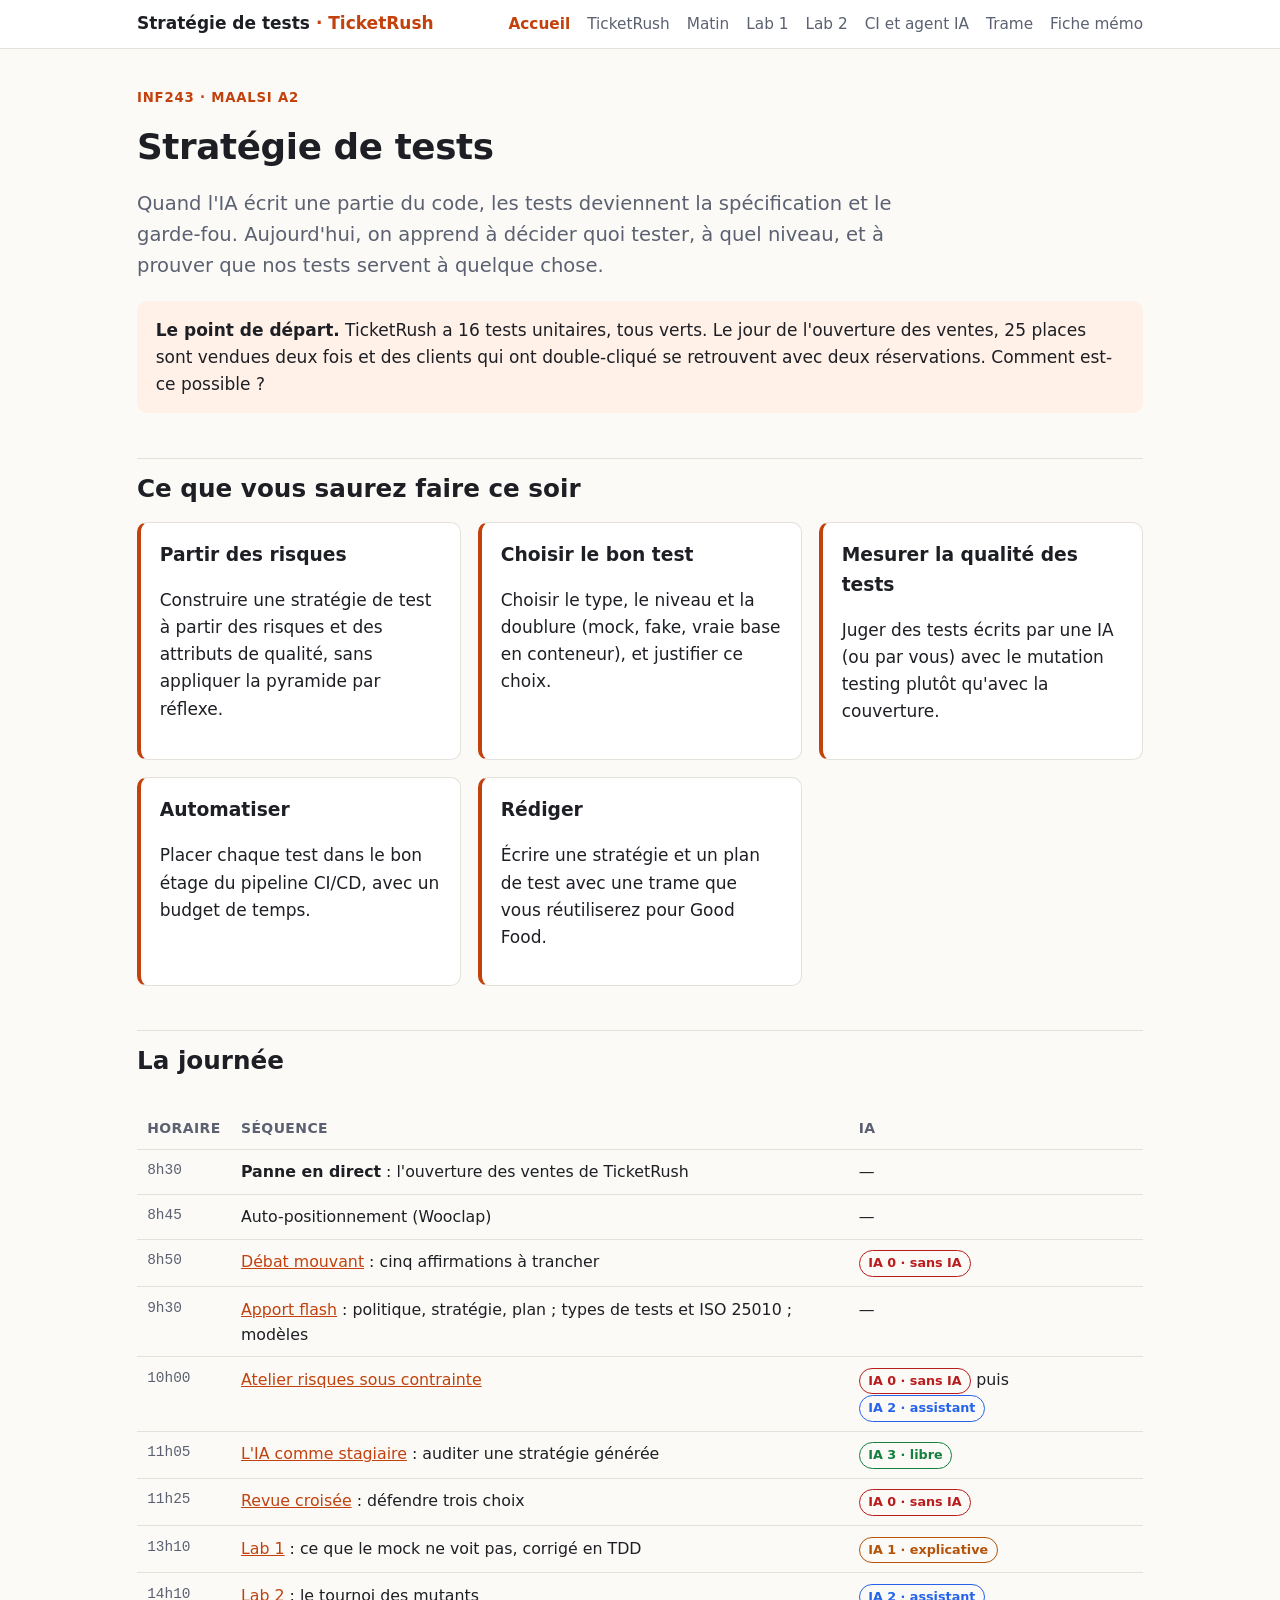
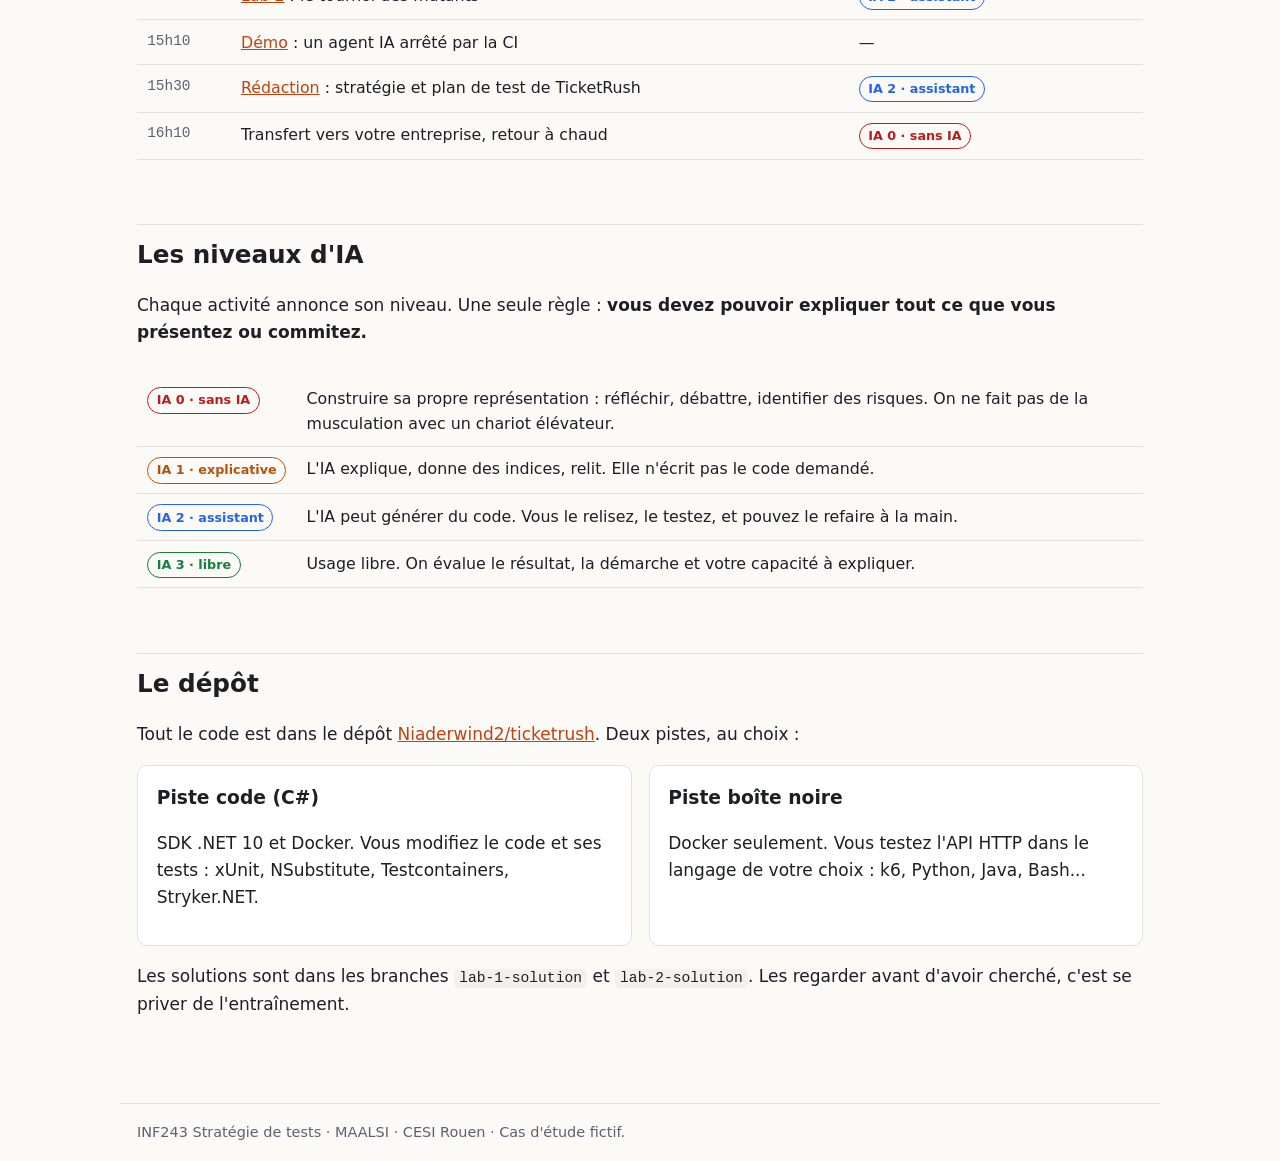
==== docs/index.html @ ff5c84bb "Merge branch 'main' into lab-1-solution Co-Authored-By: Claude Opus 5.5 <noreply@anthropic.com> Clau" ====
<!doctype html>
<html lang="fr">
<head>
<meta charset="utf-8">
<meta name="viewport" content="width=device-width, initial-scale=1">
<title>Accueil · Stratégie de tests</title>
<link rel="stylesheet" href="style.css">
</head>
<body>
<header class="top"><nav>
<a class="brand" href="index.html">Stratégie de tests <span>· TicketRush</span></a>
<a href="index.html" aria-current="page">Accueil</a>
<a href="contexte.html">TicketRush</a>
<a href="matin.html">Matin</a>
<a href="lab-1.html">Lab 1</a>
<a href="lab-2.html">Lab 2</a>
<a href="ci.html">CI et agent IA</a>
<a href="trame.html">Trame</a>
<a href="fiche-memo.html">Fiche mémo</a>
</nav></header>
<main>

<p class="kicker">INF243 · MAALSI A2</p>
<h1>Stratégie de tests</h1>
<p class="lead">Quand l'IA écrit une partie du code, les tests deviennent la spécification et le garde-fou. Aujourd'hui, on apprend à décider quoi tester, à quel niveau, et à prouver que nos tests servent à quelque chose.</p>

<div class="callout">
<p><strong>Le point de départ.</strong> TicketRush a 16 tests unitaires, tous verts. Le jour de l'ouverture des ventes, 25 places sont vendues deux fois et des clients qui ont double-cliqué se retrouvent avec deux réservations. Comment est-ce possible ?</p>
</div>

<h2>Ce que vous saurez faire ce soir</h2>
<div class="grid">
<div class="card accent"><h3>Partir des risques</h3><p>Construire une stratégie de test à partir des risques et des attributs de qualité, sans appliquer la pyramide par réflexe.</p></div>
<div class="card accent"><h3>Choisir le bon test</h3><p>Choisir le type, le niveau et la doublure (mock, fake, vraie base en conteneur), et justifier ce choix.</p></div>
<div class="card accent"><h3>Mesurer la qualité des tests</h3><p>Juger des tests écrits par une IA (ou par vous) avec le mutation testing plutôt qu'avec la couverture.</p></div>
<div class="card accent"><h3>Automatiser</h3><p>Placer chaque test dans le bon étage du pipeline CI/CD, avec un budget de temps.</p></div>
<div class="card accent"><h3>Rédiger</h3><p>Écrire une stratégie et un plan de test avec une trame que vous réutiliserez pour Good Food.</p></div>
</div>

<h2>La journée</h2>
<div class="table-wrap"><table>
<tr><th>Horaire</th><th>Séquence</th><th>IA</th></tr>
<tr><td class="time">8h30</td><td><strong>Panne en direct</strong> : l'ouverture des ventes de TicketRush</td><td>—</td></tr>
<tr><td class="time">8h45</td><td>Auto-positionnement (Wooclap)</td><td>—</td></tr>
<tr><td class="time">8h50</td><td><a href="matin.html#debat">Débat mouvant</a> : cinq affirmations à trancher</td><td><span class="ia ia-0">IA 0 · sans IA</span></td></tr>
<tr><td class="time">9h30</td><td><a href="matin.html#apport">Apport flash</a> : politique, stratégie, plan ; types de tests et ISO 25010 ; modèles</td><td>—</td></tr>
<tr><td class="time">10h00</td><td><a href="matin.html#atelier">Atelier risques sous contrainte</a></td><td><span class="ia ia-0">IA 0 · sans IA</span> puis <span class="ia ia-2">IA 2 · assistant</span></td></tr>
<tr><td class="time">11h05</td><td><a href="matin.html#stagiaire">L'IA comme stagiaire</a> : auditer une stratégie générée</td><td><span class="ia ia-3">IA 3 · libre</span></td></tr>
<tr><td class="time">11h25</td><td><a href="matin.html#revue">Revue croisée</a> : défendre trois choix</td><td><span class="ia ia-0">IA 0 · sans IA</span></td></tr>
<tr><td class="time">13h10</td><td><a href="lab-1.html">Lab 1</a> : ce que le mock ne voit pas, corrigé en TDD</td><td><span class="ia ia-1">IA 1 · explicative</span></td></tr>
<tr><td class="time">14h10</td><td><a href="lab-2.html">Lab 2</a> : le tournoi des mutants</td><td><span class="ia ia-2">IA 2 · assistant</span></td></tr>
<tr><td class="time">15h10</td><td><a href="ci.html">Démo</a> : un agent IA arrêté par la CI</td><td>—</td></tr>
<tr><td class="time">15h30</td><td><a href="trame.html">Rédaction</a> : stratégie et plan de test de TicketRush</td><td><span class="ia ia-2">IA 2 · assistant</span></td></tr>
<tr><td class="time">16h10</td><td>Transfert vers votre entreprise, retour à chaud</td><td><span class="ia ia-0">IA 0 · sans IA</span></td></tr>
</table></div>

<h2>Les niveaux d'IA</h2>
<p>Chaque activité annonce son niveau. Une seule règle : <strong>vous devez pouvoir expliquer tout ce que vous présentez ou commitez.</strong></p>
<div class="table-wrap"><table>
<tr><td><span class="ia ia-0">IA 0 · sans IA</span></td><td>Construire sa propre représentation : réfléchir, débattre, identifier des risques. On ne fait pas de la musculation avec un chariot élévateur.</td></tr>
<tr><td><span class="ia ia-1">IA 1 · explicative</span></td><td>L'IA explique, donne des indices, relit. Elle n'écrit pas le code demandé.</td></tr>
<tr><td><span class="ia ia-2">IA 2 · assistant</span></td><td>L'IA peut générer du code. Vous le relisez, le testez, et pouvez le refaire à la main.</td></tr>
<tr><td><span class="ia ia-3">IA 3 · libre</span></td><td>Usage libre. On évalue le résultat, la démarche et votre capacité à expliquer.</td></tr>
</table></div>

<h2>Le dépôt</h2>
<p>Tout le code est dans le dépôt <a href="https://github.com/Niaderwind2/ticketrush">Niaderwind2/ticketrush</a>. Deux pistes, au choix :</p>
<div class="grid">
<div class="card"><h3>Piste code (C#)</h3><p>SDK .NET 10 et Docker. Vous modifiez le code et ses tests : xUnit, NSubstitute, Testcontainers, Stryker.NET.</p></div>
<div class="card"><h3>Piste boîte noire</h3><p>Docker seulement. Vous testez l'API HTTP dans le langage de votre choix : k6, Python, Java, Bash...</p></div>
</div>
<p>Les solutions sont dans les branches <code>lab-1-solution</code> et <code>lab-2-solution</code>. Les regarder avant d'avoir cherché, c'est se priver de l'entraînement.</p>

</main>
<footer>INF243 Stratégie de tests · MAALSI · CESI Rouen · Cas d'étude fictif.</footer>
</body>
</html>
---- docs/style.css ----
:root {
  --bg: #fbfaf7; --surface: #ffffff; --ink: #1d1f24; --muted: #5b6170; --line: #e3e1da;
  --accent: #c2410c; --accent-soft: #fff1e8; --ok: #15803d; --ok-soft: #e9f7ee; --ko: #b91c1c; --ko-soft: #fdecec;
  --code-bg: #f3f1ec; --radius: 10px;
  --font: "Inter", system-ui, -apple-system, "Segoe UI", sans-serif;
  --mono: "JetBrains Mono", ui-monospace, "Cascadia Code", Consolas, monospace;
}
@media (prefers-color-scheme: dark) {
  :root {
    --bg: #15171c; --surface: #1d2027; --ink: #ecebe6; --muted: #a3a8b5; --line: #2e323c;
    --accent: #fb923c; --accent-soft: #3a2416; --ok: #4ade80; --ok-soft: #14301f; --ko: #f87171; --ko-soft: #3a1717;
    --code-bg: #252932;
  }
}
* { box-sizing: border-box; }
html { font-size: 17px; }
body { margin: 0; background: var(--bg); color: var(--ink); font-family: var(--font); line-height: 1.6; }
a { color: var(--accent); }
header.top { position: sticky; top: 0; z-index: 10; background: var(--surface); border-bottom: 1px solid var(--line); }
header.top nav { max-width: 1040px; margin: 0 auto; padding: .6rem 1rem; display: flex; gap: .3rem 1rem; flex-wrap: wrap; align-items: center; }
header.top .brand { font-weight: 800; color: var(--ink); text-decoration: none; margin-right: auto; }
header.top .brand span { color: var(--accent); }
header.top nav a:not(.brand) { color: var(--muted); text-decoration: none; font-size: .9rem; }
header.top nav a[aria-current="page"] { color: var(--accent); font-weight: 600; }
main { max-width: 1040px; margin: 0 auto; padding: 1.5rem 1rem 4rem; }
h1 { font-size: 2.1rem; line-height: 1.2; margin: 1rem 0 .4rem; letter-spacing: -.01em; }
h2 { font-size: 1.45rem; margin: 2.6rem 0 .8rem; padding-top: .6rem; border-top: 1px solid var(--line); }
h3 { font-size: 1.1rem; margin: 1.6rem 0 .5rem; }
.lead { font-size: 1.15rem; color: var(--muted); max-width: 46rem; }
code, pre { font-family: var(--mono); font-size: .86em; }
code { background: var(--code-bg); padding: .1em .35em; border-radius: 5px; }
pre { background: var(--code-bg); padding: .9rem 1rem; border-radius: var(--radius); overflow-x: auto; line-height: 1.45; }
pre code { background: none; padding: 0; }
table { width: 100%; border-collapse: collapse; margin: .8rem 0 1.2rem; font-size: .93rem; }
th, td { text-align: left; padding: .55rem .6rem; border-bottom: 1px solid var(--line); vertical-align: top; }
th { color: var(--muted); font-weight: 600; font-size: .82rem; text-transform: uppercase; letter-spacing: .03em; }
.table-wrap { overflow-x: auto; }
.grid { display: grid; gap: 1rem; grid-template-columns: repeat(auto-fit, minmax(240px, 1fr)); }
.card { background: var(--surface); border: 1px solid var(--line); border-radius: var(--radius); padding: 1rem 1.1rem; }
.card h3 { margin-top: 0; }
.card.accent { border-left: 4px solid var(--accent); }
a.card { display: block; color: inherit; text-decoration: none; transition: border-color .15s; }
a.card:hover { border-color: var(--accent); }
.kicker { font-size: .78rem; font-weight: 700; text-transform: uppercase; letter-spacing: .06em; color: var(--accent); }
.callout { background: var(--accent-soft); border-radius: var(--radius); padding: .9rem 1.1rem; margin: 1rem 0; }
.callout.ok { background: var(--ok-soft); }
.callout.ko { background: var(--ko-soft); }
.callout > :first-child { margin-top: 0; } .callout > :last-child { margin-bottom: 0; }
.ia { display: inline-block; font-size: .75rem; font-weight: 700; padding: .12rem .5rem; border-radius: 99px; border: 1px solid currentColor; white-space: nowrap; }
.ia-0 { color: var(--ko); } .ia-1 { color: #b45309; } .ia-2 { color: #2563eb; } .ia-3 { color: var(--ok); }
@media (prefers-color-scheme: dark) { .ia-1 { color: #fbbf24; } .ia-2 { color: #60a5fa; } }
.time { font-family: var(--mono); font-size: .85rem; color: var(--muted); white-space: nowrap; }
.palier { border-left: 4px solid var(--line); padding: .2rem 0 .2rem 1rem; margin: 1rem 0; }
.palier.base { border-color: var(--ok); } .palier.avance { border-color: #2563eb; } .palier.expert { border-color: var(--accent); }
.palier h3 { margin-top: .2rem; }
.big-quote { font-size: 1.5rem; font-weight: 700; line-height: 1.35; margin: 1.4rem 0; }
.statement { counter-increment: st; background: var(--surface); border: 1px solid var(--line); border-radius: var(--radius); padding: 1rem 1.2rem 1rem 3.4rem; position: relative; margin: .8rem 0; font-size: 1.15rem; font-weight: 600; }
.statement::before { content: counter(st); position: absolute; left: 1rem; top: .9rem; width: 1.7rem; height: 1.7rem; border-radius: 50%; background: var(--accent); color: #fff; display: grid; place-items: center; font-size: .9rem; }
.statement small { display: block; font-weight: 400; font-size: .88rem; color: var(--muted); margin-top: .3rem; }
.statements { counter-reset: st; }
.constraint { background: var(--surface); border: 2px dashed var(--accent); border-radius: var(--radius); padding: 1rem; break-inside: avoid; }
.constraint strong { display: block; font-size: 1.05rem; margin-bottom: .3rem; }
.models { display: grid; gap: 1rem; grid-template-columns: repeat(auto-fit, minmax(200px, 1fr)); }
.models svg { width: 100%; height: auto; max-height: 160px; }
footer { max-width: 1040px; margin: 0 auto; padding: 1rem; color: var(--muted); font-size: .85rem; border-top: 1px solid var(--line); }
@media (max-width: 600px) { html { font-size: 16px; } h1 { font-size: 1.7rem; } }
@media print {
  header.top, footer, .no-print { display: none; }
  body { background: #fff; color: #000; }
  main { max-width: none; padding: 0; }
  h2 { break-before: auto; } .card, .constraint, .palier { break-inside: avoid; }
}
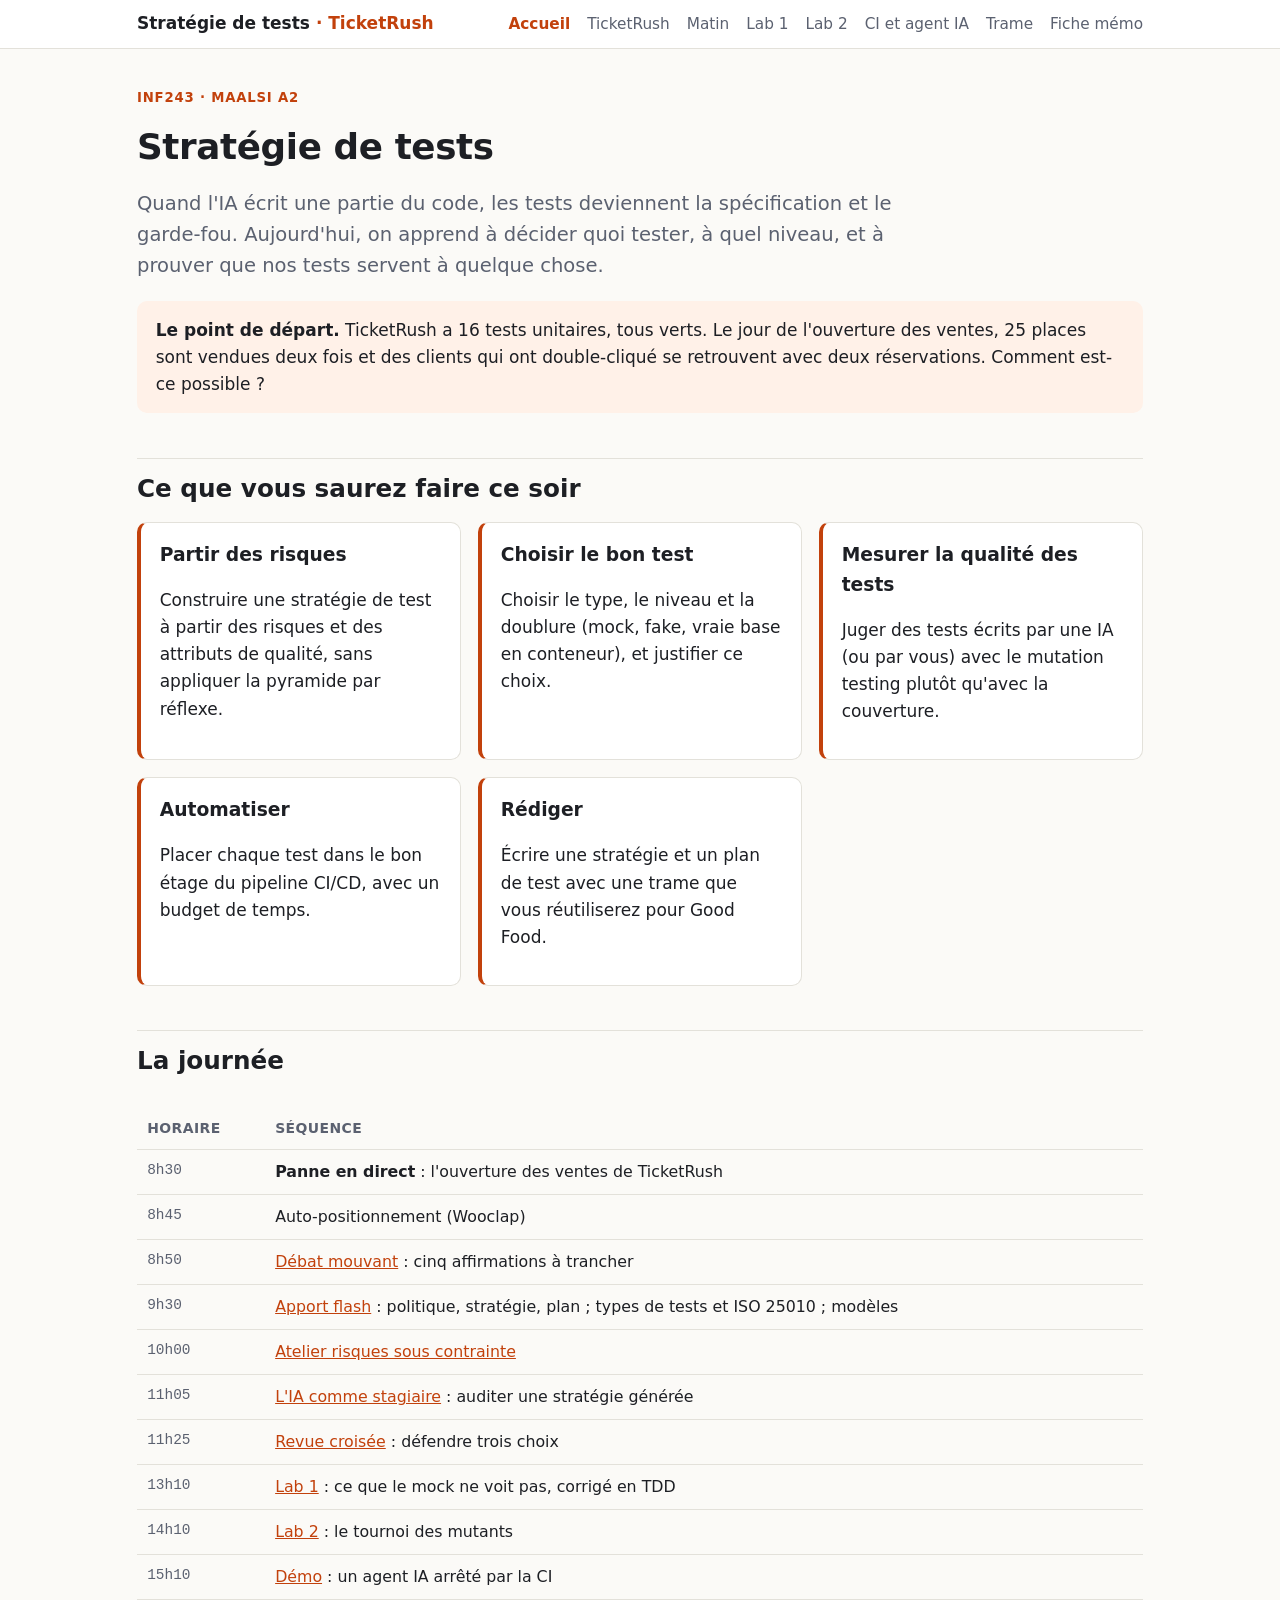
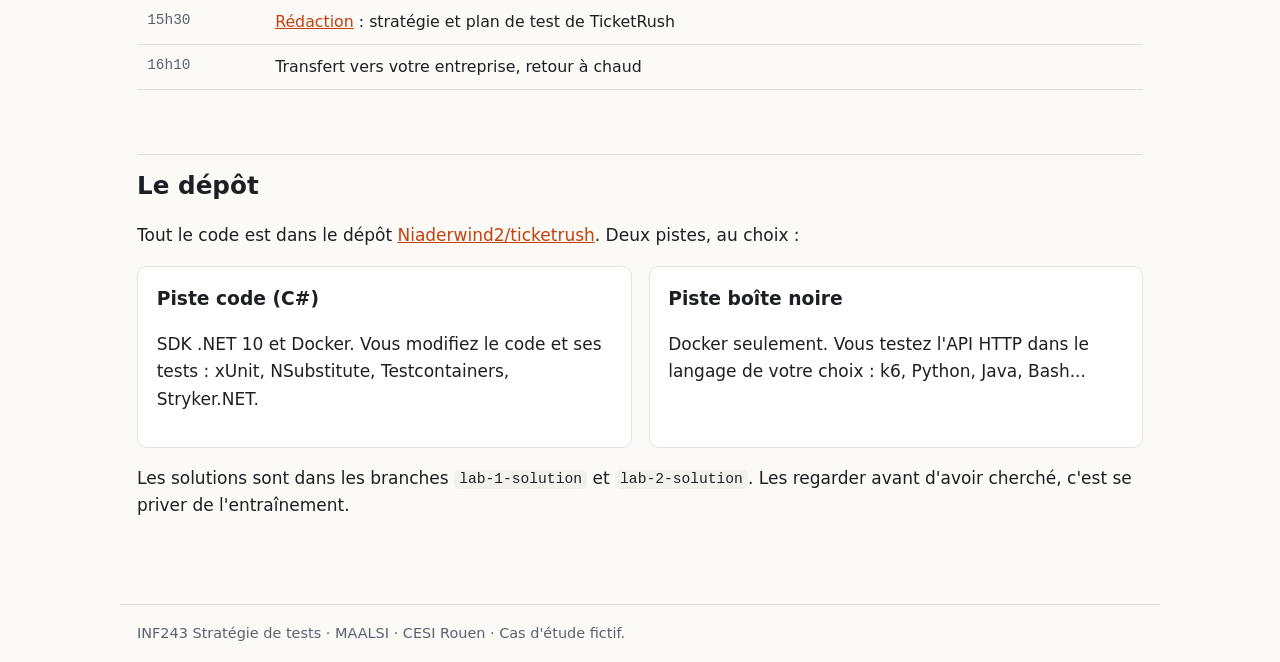
==== commit f670b2bd: "Support : retrait des niveaux d'IA Le rôle « vérificateur IA » devient « avocat du diable ». La prem" ====
--- a/docs/index.html
+++ b/docs/index.html
@@ -39,28 +39,19 @@
 
 <h2>La journée</h2>
 <div class="table-wrap"><table>
-<tr><th>Horaire</th><th>Séquence</th><th>IA</th></tr>
-<tr><td class="time">8h30</td><td><strong>Panne en direct</strong> : l'ouverture des ventes de TicketRush</td><td>—</td></tr>
-<tr><td class="time">8h45</td><td>Auto-positionnement (Wooclap)</td><td>—</td></tr>
-<tr><td class="time">8h50</td><td><a href="matin.html#debat">Débat mouvant</a> : cinq affirmations à trancher</td><td><span class="ia ia-0">IA 0 · sans IA</span></td></tr>
-<tr><td class="time">9h30</td><td><a href="matin.html#apport">Apport flash</a> : politique, stratégie, plan ; types de tests et ISO 25010 ; modèles</td><td>—</td></tr>
-<tr><td class="time">10h00</td><td><a href="matin.html#atelier">Atelier risques sous contrainte</a></td><td><span class="ia ia-0">IA 0 · sans IA</span> puis <span class="ia ia-2">IA 2 · assistant</span></td></tr>
-<tr><td class="time">11h05</td><td><a href="matin.html#stagiaire">L'IA comme stagiaire</a> : auditer une stratégie générée</td><td><span class="ia ia-3">IA 3 · libre</span></td></tr>
-<tr><td class="time">11h25</td><td><a href="matin.html#revue">Revue croisée</a> : défendre trois choix</td><td><span class="ia ia-0">IA 0 · sans IA</span></td></tr>
-<tr><td class="time">13h10</td><td><a href="lab-1.html">Lab 1</a> : ce que le mock ne voit pas, corrigé en TDD</td><td><span class="ia ia-1">IA 1 · explicative</span></td></tr>
-<tr><td class="time">14h10</td><td><a href="lab-2.html">Lab 2</a> : le tournoi des mutants</td><td><span class="ia ia-2">IA 2 · assistant</span></td></tr>
-<tr><td class="time">15h10</td><td><a href="ci.html">Démo</a> : un agent IA arrêté par la CI</td><td>—</td></tr>
-<tr><td class="time">15h30</td><td><a href="trame.html">Rédaction</a> : stratégie et plan de test de TicketRush</td><td><span class="ia ia-2">IA 2 · assistant</span></td></tr>
-<tr><td class="time">16h10</td><td>Transfert vers votre entreprise, retour à chaud</td><td><span class="ia ia-0">IA 0 · sans IA</span></td></tr>
-</table></div>
-
-<h2>Les niveaux d'IA</h2>
-<p>Chaque activité annonce son niveau. Une seule règle : <strong>vous devez pouvoir expliquer tout ce que vous présentez ou commitez.</strong></p>
-<div class="table-wrap"><table>
-<tr><td><span class="ia ia-0">IA 0 · sans IA</span></td><td>Construire sa propre représentation : réfléchir, débattre, identifier des risques. On ne fait pas de la musculation avec un chariot élévateur.</td></tr>
-<tr><td><span class="ia ia-1">IA 1 · explicative</span></td><td>L'IA explique, donne des indices, relit. Elle n'écrit pas le code demandé.</td></tr>
-<tr><td><span class="ia ia-2">IA 2 · assistant</span></td><td>L'IA peut générer du code. Vous le relisez, le testez, et pouvez le refaire à la main.</td></tr>
-<tr><td><span class="ia ia-3">IA 3 · libre</span></td><td>Usage libre. On évalue le résultat, la démarche et votre capacité à expliquer.</td></tr>
+<tr><th>Horaire</th><th>Séquence</th></tr>
+<tr><td class="time">8h30</td><td><strong>Panne en direct</strong> : l'ouverture des ventes de TicketRush</td></tr>
+<tr><td class="time">8h45</td><td>Auto-positionnement (Wooclap)</td></tr>
+<tr><td class="time">8h50</td><td><a href="matin.html#debat">Débat mouvant</a> : cinq affirmations à trancher</td></tr>
+<tr><td class="time">9h30</td><td><a href="matin.html#apport">Apport flash</a> : politique, stratégie, plan ; types de tests et ISO 25010 ; modèles</td></tr>
+<tr><td class="time">10h00</td><td><a href="matin.html#atelier">Atelier risques sous contrainte</a></td></tr>
+<tr><td class="time">11h05</td><td><a href="matin.html#stagiaire">L'IA comme stagiaire</a> : auditer une stratégie générée</td></tr>
+<tr><td class="time">11h25</td><td><a href="matin.html#revue">Revue croisée</a> : défendre trois choix</td></tr>
+<tr><td class="time">13h10</td><td><a href="lab-1.html">Lab 1</a> : ce que le mock ne voit pas, corrigé en TDD</td></tr>
+<tr><td class="time">14h10</td><td><a href="lab-2.html">Lab 2</a> : le tournoi des mutants</td></tr>
+<tr><td class="time">15h10</td><td><a href="ci.html">Démo</a> : un agent IA arrêté par la CI</td></tr>
+<tr><td class="time">15h30</td><td><a href="trame.html">Rédaction</a> : stratégie et plan de test de TicketRush</td></tr>
+<tr><td class="time">16h10</td><td>Transfert vers votre entreprise, retour à chaud</td></tr>
 </table></div>
 
 <h2>Le dépôt</h2>
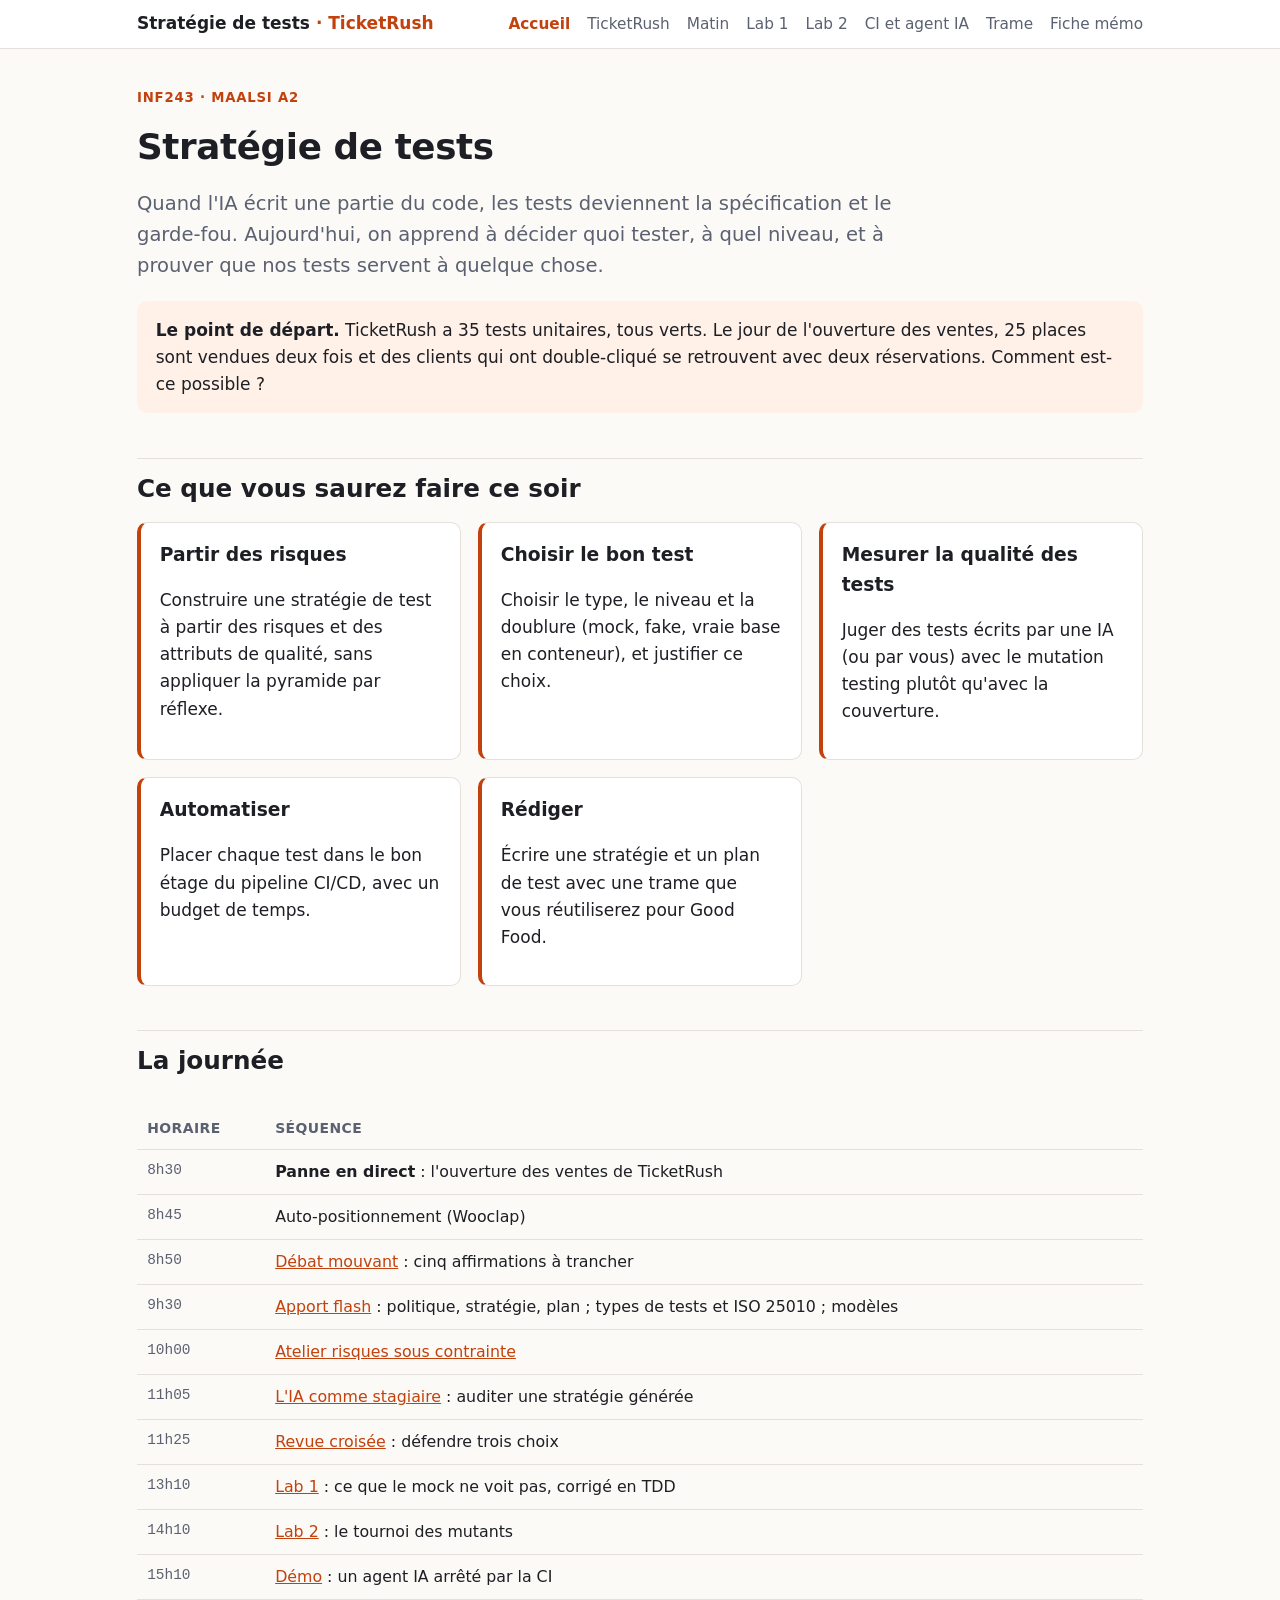
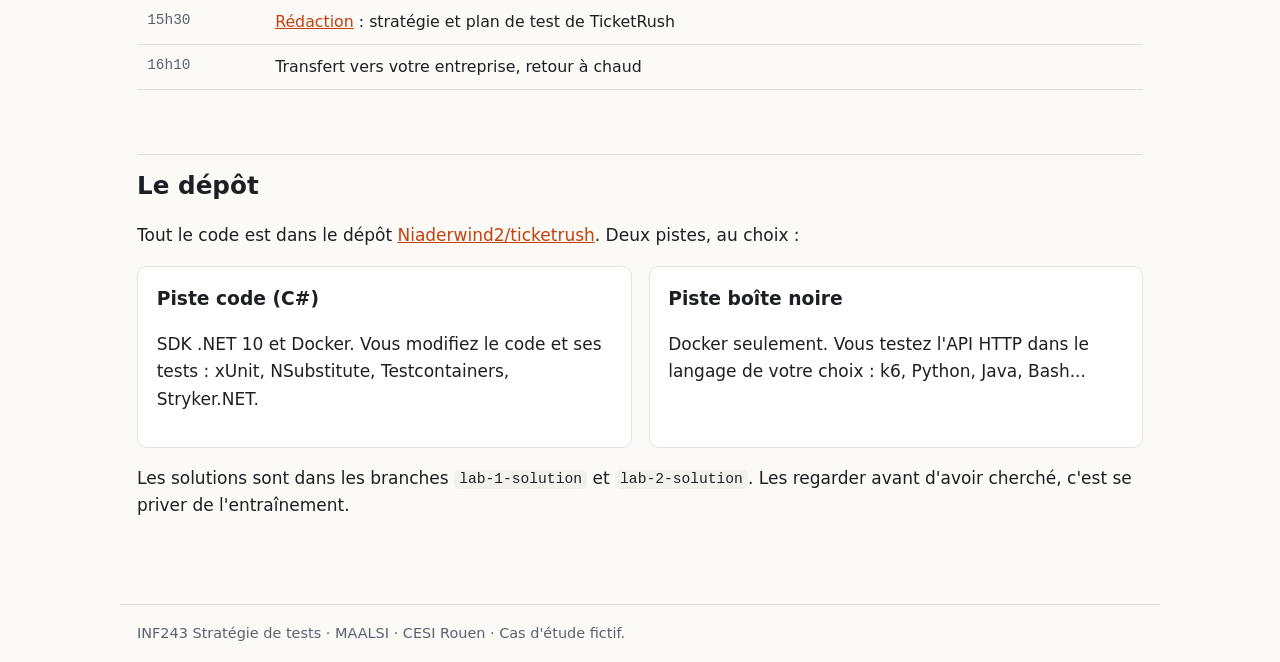
==== commit 62594777: "Fusion de main dans lab-1-solution Co-Authored-By: Claude Opus 5.5 <noreply@anthropic.com> Claude-Se" ====
--- a/docs/index.html
+++ b/docs/index.html
@@ -25,7 +25,7 @@
 <p class="lead">Quand l'IA écrit une partie du code, les tests deviennent la spécification et le garde-fou. Aujourd'hui, on apprend à décider quoi tester, à quel niveau, et à prouver que nos tests servent à quelque chose.</p>
 
 <div class="callout">
-<p><strong>Le point de départ.</strong> TicketRush a 16 tests unitaires, tous verts. Le jour de l'ouverture des ventes, 25 places sont vendues deux fois et des clients qui ont double-cliqué se retrouvent avec deux réservations. Comment est-ce possible ?</p>
+<p><strong>Le point de départ.</strong> TicketRush a 35 tests unitaires, tous verts. Le jour de l'ouverture des ventes, 25 places sont vendues deux fois et des clients qui ont double-cliqué se retrouvent avec deux réservations. Comment est-ce possible ?</p>
 </div>
 
 <h2>Ce que vous saurez faire ce soir</h2>
